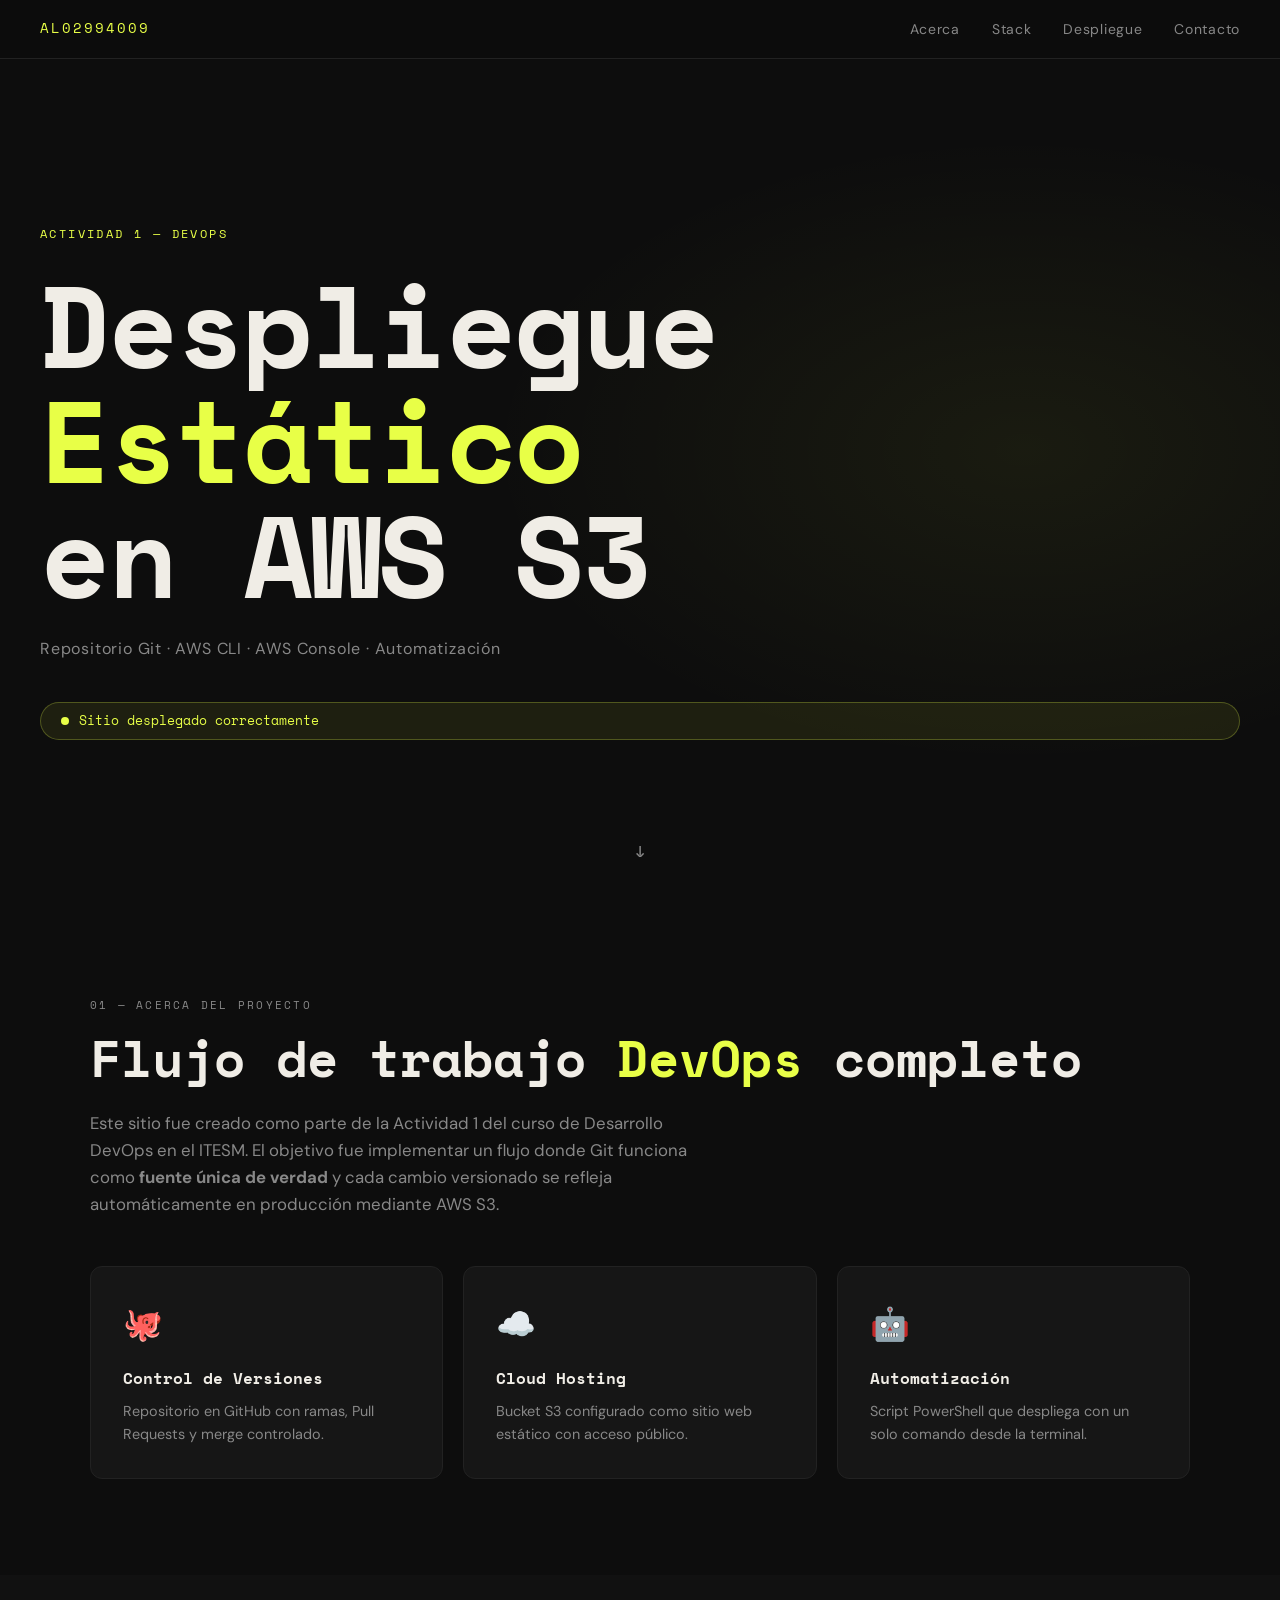
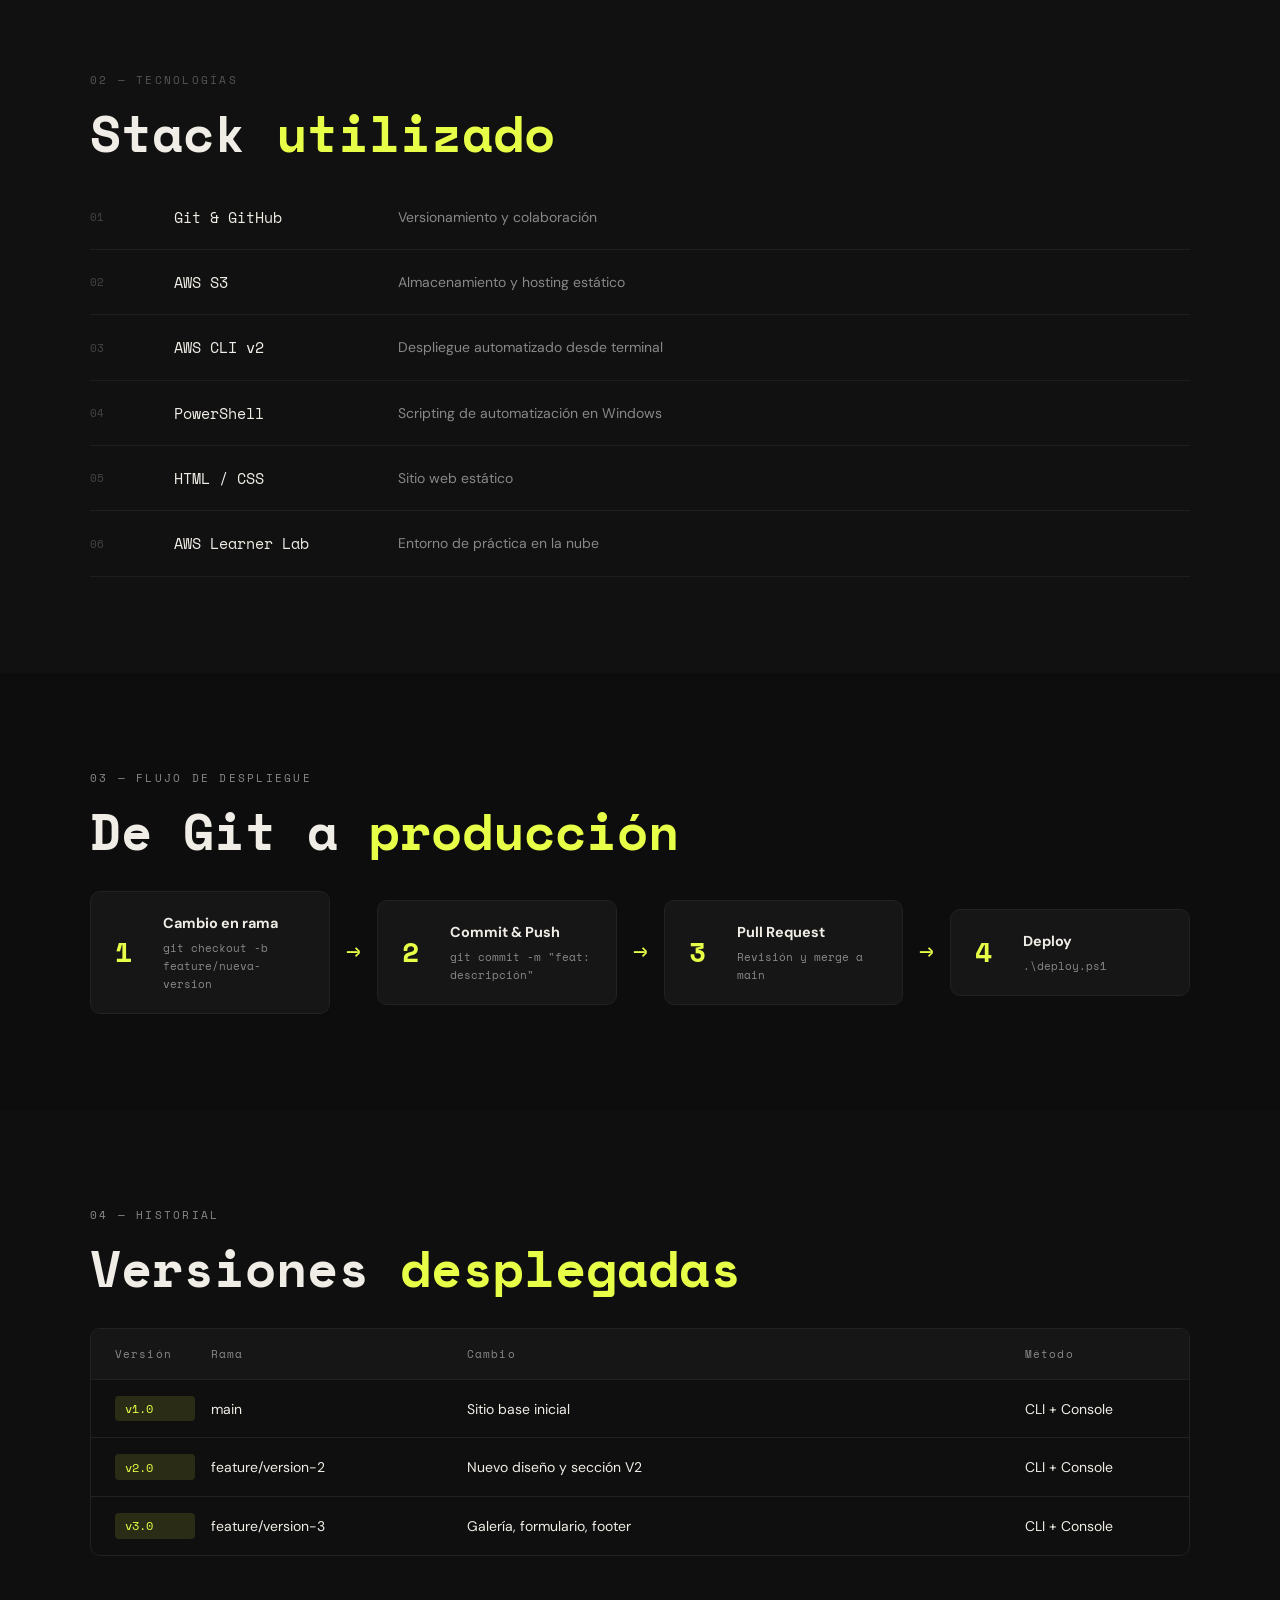
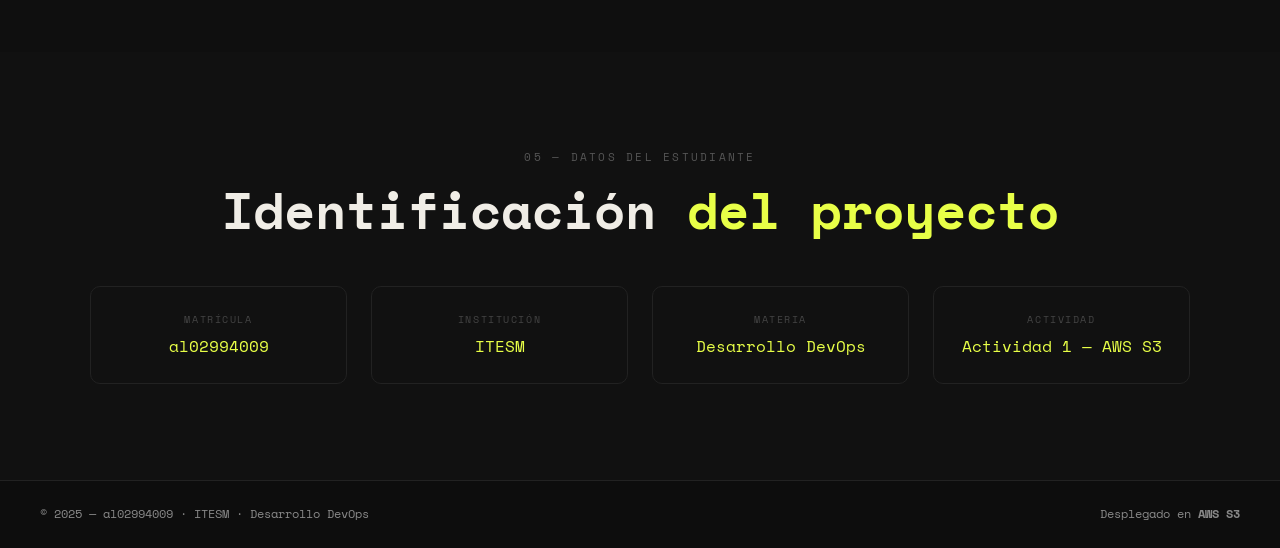
==== sitio/index.html @ 81864b0c "fix: mover archivos a ruta correcta" ====
<!DOCTYPE html>
<html lang="es">
<head>
  <meta charset="UTF-8" />
  <meta name="viewport" content="width=device-width, initial-scale=1.0"/>
  <title>Portafolio DevOps — al02994009</title>
  <link rel="preconnect" href="https://fonts.googleapis.com"/>
  <link href="https://fonts.googleapis.com/css2?family=Space+Mono:wght@400;700&family=DM+Sans:wght@300;400;600&display=swap" rel="stylesheet"/>
  <link rel="stylesheet" href="style.css"/>
</head>
<body>

  <!-- NAV -->
  <nav class="nav">
    <span class="nav-logo">AL02994009</span>
    <ul class="nav-links">
      <li><a href="#about">Acerca</a></li>
      <li><a href="#stack">Stack</a></li>
      <li><a href="#deploy">Despliegue</a></li>
      <li><a href="#contact">Contacto</a></li>
    </ul>
  </nav>

  <!-- HERO -->
  <section class="hero">
    <div class="hero-tag">ACTIVIDAD 1 — DEVOPS</div>
    <h1 class="hero-title">Despliegue<br/><span class="accent">Estático</span><br/>en AWS S3</h1>
    <p class="hero-sub">Repositorio Git · AWS CLI · AWS Console · Automatización</p>
    <div class="hero-badge">
      <span class="dot"></span> Sitio desplegado correctamente
    </div>
    <div class="scroll-hint">↓</div>
  </section>

  <!-- ABOUT -->
  <section class="section" id="about">
    <div class="container">
      <div class="label">01 — ACERCA DEL PROYECTO</div>
      <h2>Flujo de trabajo <span class="accent">DevOps</span> completo</h2>
      <p class="body-text">
        Este sitio fue creado como parte de la Actividad 1 del curso de Desarrollo DevOps en el ITESM.
        El objetivo fue implementar un flujo donde Git funciona como <strong>fuente única de verdad</strong>
        y cada cambio versionado se refleja automáticamente en producción mediante AWS S3.
      </p>
      <div class="cards-grid">
        <div class="card">
          <div class="card-icon">🐙</div>
          <h3>Control de Versiones</h3>
          <p>Repositorio en GitHub con ramas, Pull Requests y merge controlado.</p>
        </div>
        <div class="card">
          <div class="card-icon">☁️</div>
          <h3>Cloud Hosting</h3>
          <p>Bucket S3 configurado como sitio web estático con acceso público.</p>
        </div>
        <div class="card">
          <div class="card-icon">🤖</div>
          <h3>Automatización</h3>
          <p>Script PowerShell que despliega con un solo comando desde la terminal.</p>
        </div>
      </div>
    </div>
  </section>

  <!-- STACK -->
  <section class="section dark" id="stack">
    <div class="container">
      <div class="label light">02 — TECNOLOGÍAS</div>
      <h2 class="light">Stack <span class="accent">utilizado</span></h2>
      <div class="stack-list">
        <div class="stack-item"><span class="stack-num">01</span><span class="stack-name">Git & GitHub</span><span class="stack-desc">Versionamiento y colaboración</span></div>
        <div class="stack-item"><span class="stack-num">02</span><span class="stack-name">AWS S3</span><span class="stack-desc">Almacenamiento y hosting estático</span></div>
        <div class="stack-item"><span class="stack-num">03</span><span class="stack-name">AWS CLI v2</span><span class="stack-desc">Despliegue automatizado desde terminal</span></div>
        <div class="stack-item"><span class="stack-num">04</span><span class="stack-name">PowerShell</span><span class="stack-desc">Scripting de automatización en Windows</span></div>
        <div class="stack-item"><span class="stack-num">05</span><span class="stack-name">HTML / CSS</span><span class="stack-desc">Sitio web estático</span></div>
        <div class="stack-item"><span class="stack-num">06</span><span class="stack-name">AWS Learner Lab</span><span class="stack-desc">Entorno de práctica en la nube</span></div>
      </div>
    </div>
  </section>

  <!-- DEPLOY FLOW -->
  <section class="section" id="deploy">
    <div class="container">
      <div class="label">03 — FLUJO DE DESPLIEGUE</div>
      <h2>De Git a <span class="accent">producción</span></h2>
      <div class="flow">
        <div class="flow-step">
          <div class="flow-num">1</div>
          <div class="flow-text">
            <strong>Cambio en rama</strong>
            <span>git checkout -b feature/nueva-version</span>
          </div>
        </div>
        <div class="flow-arrow">→</div>
        <div class="flow-step">
          <div class="flow-num">2</div>
          <div class="flow-text">
            <strong>Commit & Push</strong>
            <span>git commit -m "feat: descripción"</span>
          </div>
        </div>
        <div class="flow-arrow">→</div>
        <div class="flow-step">
          <div class="flow-num">3</div>
          <div class="flow-text">
            <strong>Pull Request</strong>
            <span>Revisión y merge a main</span>
          </div>
        </div>
        <div class="flow-arrow">→</div>
        <div class="flow-step">
          <div class="flow-num">4</div>
          <div class="flow-text">
            <strong>Deploy</strong>
            <span>.\deploy.ps1</span>
          </div>
        </div>
      </div>
    </div>
  </section>

  <!-- VERSIONS -->
  <section class="section alt" id="versions">
    <div class="container">
      <div class="label">04 — HISTORIAL</div>
      <h2>Versiones <span class="accent">desplegadas</span></h2>
      <div class="versions-table">
        <div class="ver-row header">
          <span>Versión</span><span>Rama</span><span>Cambio</span><span>Método</span>
        </div>
        <div class="ver-row">
          <span class="ver-tag">v1.0</span><span>main</span><span>Sitio base inicial</span><span>CLI + Console</span>
        </div>
        <div class="ver-row">
          <span class="ver-tag">v2.0</span><span>feature/version-2</span><span>Nuevo diseño y sección V2</span><span>CLI + Console</span>
        </div>
        <div class="ver-row">
          <span class="ver-tag">v3.0</span><span>feature/version-3</span><span>Galería, formulario, footer</span><span>CLI + Console</span>
        </div>
      </div>
    </div>
  </section>

  <!-- CONTACT -->
  <section class="section dark" id="contact">
    <div class="container center">
      <div class="label light">05 — DATOS DEL ESTUDIANTE</div>
      <h2 class="light">Identificación <span class="accent">del proyecto</span></h2>
      <div class="info-grid">
        <div class="info-item"><span class="info-label">Matrícula</span><span class="info-val">al02994009</span></div>
        <div class="info-item"><span class="info-label">Institución</span><span class="info-val">ITESM</span></div>
        <div class="info-item"><span class="info-label">Materia</span><span class="info-val">Desarrollo DevOps</span></div>
        <div class="info-item"><span class="info-label">Actividad</span><span class="info-val">Actividad 1 — AWS S3</span></div>
      </div>
    </div>
  </section>

  <!-- FOOTER -->
  <footer class="footer">
    <span>© 2025 — al02994009 · ITESM · Desarrollo DevOps</span>
    <span>Desplegado en <strong>AWS S3</strong></span>
  </footer>

  <script src="script.js"></script>
</body>
</html>
---- sitio/style.css ----
/* ===========================
   VARIABLES & RESET
   =========================== */
:root {
  --bg: #0d0d0d;
  --bg2: #111;
  --bg-alt: #f5f3ee;
  --text: #f0ede6;
  --text-muted: #888;
  --accent: #e8ff47;
  --accent2: #ff6b35;
  --border: #222;
  --card-bg: #161616;
  --font-mono: 'Space Mono', monospace;
  --font-body: 'DM Sans', sans-serif;
}

*, *::before, *::after { box-sizing: border-box; margin: 0; padding: 0; }

html { scroll-behavior: smooth; }

body {
  background: var(--bg);
  color: var(--text);
  font-family: var(--font-body);
  font-size: 16px;
  line-height: 1.6;
  overflow-x: hidden;
}

/* ===========================
   NAV
   =========================== */
.nav {
  position: fixed; top: 0; left: 0; right: 0; z-index: 100;
  display: flex; justify-content: space-between; align-items: center;
  padding: 1rem 2.5rem;
  background: rgba(13,13,13,0.9);
  backdrop-filter: blur(12px);
  border-bottom: 1px solid var(--border);
}
.nav-logo {
  font-family: var(--font-mono);
  font-size: .85rem;
  color: var(--accent);
  letter-spacing: .15em;
}
.nav-links { display: flex; gap: 2rem; list-style: none; }
.nav-links a {
  color: var(--text-muted);
  text-decoration: none;
  font-size: .875rem;
  letter-spacing: .05em;
  transition: color .2s;
}
.nav-links a:hover { color: var(--accent); }

/* ===========================
   HERO
   =========================== */
.hero {
  min-height: 100vh;
  display: flex; flex-direction: column; justify-content: center;
  padding: 8rem 2.5rem 4rem;
  position: relative;
  background:
    radial-gradient(ellipse 60% 50% at 80% 50%, rgba(232,255,71,0.06) 0%, transparent 70%),
    var(--bg);
}
.hero-tag {
  font-family: var(--font-mono);
  font-size: .75rem;
  letter-spacing: .2em;
  color: var(--accent);
  margin-bottom: 1.5rem;
  animation: fadeUp .6s ease both;
}
.hero-title {
  font-family: var(--font-mono);
  font-size: clamp(3rem, 9vw, 7.5rem);
  font-weight: 700;
  line-height: 1;
  letter-spacing: -.02em;
  animation: fadeUp .6s .1s ease both;
}
.hero-sub {
  margin-top: 1.5rem;
  color: var(--text-muted);
  font-size: 1rem;
  letter-spacing: .05em;
  animation: fadeUp .6s .2s ease both;
}
.hero-badge {
  display: inline-flex; align-items: center; gap: .6rem;
  margin-top: 2.5rem;
  background: rgba(232,255,71,.08);
  border: 1px solid rgba(232,255,71,.25);
  border-radius: 2rem;
  padding: .5rem 1.25rem;
  font-size: .8rem;
  font-family: var(--font-mono);
  color: var(--accent);
  animation: fadeUp .6s .35s ease both;
}
.dot {
  width: 8px; height: 8px;
  background: var(--accent);
  border-radius: 50%;
  animation: pulse 1.5s infinite;
}
@keyframes pulse {
  0%,100% { opacity: 1; transform: scale(1); }
  50% { opacity: .4; transform: scale(.7); }
}
.scroll-hint {
  position: absolute; bottom: 2rem; left: 50%;
  transform: translateX(-50%);
  font-family: var(--font-mono);
  font-size: 1.25rem;
  color: var(--text-muted);
  animation: bounce 2s infinite;
}
@keyframes bounce {
  0%,100% { transform: translateX(-50%) translateY(0); }
  50% { transform: translateX(-50%) translateY(8px); }
}
@keyframes fadeUp {
  from { opacity: 0; transform: translateY(24px); }
  to   { opacity: 1; transform: translateY(0); }
}

/* ===========================
   ACCENT
   =========================== */
.accent { color: var(--accent); }

/* ===========================
   SECTIONS
   =========================== */
.section { padding: 6rem 2.5rem; }
.section.dark { background: var(--bg2); }
.section.alt  { background: #0f0f0f; }
.container { max-width: 1100px; margin: 0 auto; }
.container.center { text-align: center; }

.label {
  font-family: var(--font-mono);
  font-size: .7rem;
  letter-spacing: .2em;
  color: var(--text-muted);
  margin-bottom: 1rem;
  text-transform: uppercase;
}
.label.light { color: #555; }

h2 {
  font-family: var(--font-mono);
  font-size: clamp(2rem, 4vw, 3.25rem);
  line-height: 1.1;
  margin-bottom: 1.5rem;
}
h2.light { color: var(--text); }
h3 { font-family: var(--font-mono); font-size: 1rem; margin-bottom: .5rem; }

.body-text {
  max-width: 620px;
  color: var(--text-muted);
  font-size: 1.05rem;
  margin-bottom: 3rem;
}

/* CARDS */
.cards-grid {
  display: grid;
  grid-template-columns: repeat(auto-fit, minmax(260px, 1fr));
  gap: 1.25rem;
}
.card {
  background: var(--card-bg);
  border: 1px solid var(--border);
  border-radius: 12px;
  padding: 2rem;
  transition: border-color .3s, transform .3s;
}
.card:hover { border-color: var(--accent); transform: translateY(-4px); }
.card-icon { font-size: 2rem; margin-bottom: 1rem; }
.card p { color: var(--text-muted); font-size: .9rem; margin-top: .5rem; }

/* STACK LIST */
.stack-list { display: flex; flex-direction: column; gap: 0; }
.stack-item {
  display: grid;
  grid-template-columns: 60px 200px 1fr;
  align-items: center;
  gap: 1.5rem;
  padding: 1.25rem 0;
  border-bottom: 1px solid #1e1e1e;
  transition: background .2s;
}
.stack-item:hover { background: rgba(232,255,71,.03); }
.stack-num { font-family: var(--font-mono); font-size: .7rem; color: #444; }
.stack-name { font-family: var(--font-mono); font-size: .95rem; color: var(--text); }
.stack-desc { color: var(--text-muted); font-size: .875rem; }

/* FLOW */
.flow {
  display: flex;
  align-items: center;
  flex-wrap: wrap;
  gap: 1rem;
  margin-top: 2rem;
}
.flow-step {
  display: flex; align-items: center; gap: 1rem;
  background: var(--card-bg);
  border: 1px solid var(--border);
  border-radius: 10px;
  padding: 1.25rem 1.5rem;
  flex: 1; min-width: 180px;
}
.flow-num {
  font-family: var(--font-mono);
  font-size: 1.75rem;
  font-weight: 700;
  color: var(--accent);
  line-height: 1;
  min-width: 32px;
}
.flow-text { display: flex; flex-direction: column; gap: .25rem; }
.flow-text strong { font-size: .9rem; }
.flow-text span { font-family: var(--font-mono); font-size: .7rem; color: var(--text-muted); }
.flow-arrow { font-family: var(--font-mono); color: var(--accent); font-size: 1.5rem; }

/* VERSIONS TABLE */
.versions-table { margin-top: 2rem; border: 1px solid var(--border); border-radius: 10px; overflow: hidden; }
.ver-row {
  display: grid;
  grid-template-columns: 80px 240px 1fr 140px;
  gap: 1rem;
  padding: 1rem 1.5rem;
  border-bottom: 1px solid var(--border);
  font-size: .875rem;
  align-items: center;
}
.ver-row:last-child { border-bottom: none; }
.ver-row.header {
  background: #161616;
  font-family: var(--font-mono);
  font-size: .7rem;
  letter-spacing: .1em;
  color: var(--text-muted);
}
.ver-tag {
  font-family: var(--font-mono);
  font-size: .75rem;
  background: rgba(232,255,71,.12);
  color: var(--accent);
  padding: .2rem .6rem;
  border-radius: 4px;
  display: inline-block;
}

/* INFO GRID */
.info-grid {
  display: grid;
  grid-template-columns: repeat(auto-fit, minmax(200px, 1fr));
  gap: 1.5rem;
  margin-top: 3rem;
}
.info-item {
  display: flex; flex-direction: column; gap: .4rem;
  padding: 1.5rem;
  border: 1px solid #222;
  border-radius: 10px;
}
.info-label {
  font-family: var(--font-mono);
  font-size: .65rem;
  letter-spacing: .15em;
  color: #444;
  text-transform: uppercase;
}
.info-val {
  font-family: var(--font-mono);
  font-size: 1rem;
  color: var(--accent);
}

/* FOOTER */
.footer {
  display: flex; justify-content: space-between;
  padding: 1.5rem 2.5rem;
  border-top: 1px solid var(--border);
  font-family: var(--font-mono);
  font-size: .72rem;
  color: var(--text-muted);
}

/* RESPONSIVE */
@media (max-width: 768px) {
  .nav-links { display: none; }
  .flow { flex-direction: column; }
  .flow-arrow { transform: rotate(90deg); }
  .ver-row { grid-template-columns: 1fr 1fr; }
  .ver-row.header span:nth-child(3),
  .ver-row span:nth-child(3) { display: none; }
  .footer { flex-direction: column; gap: .5rem; text-align: center; }
}
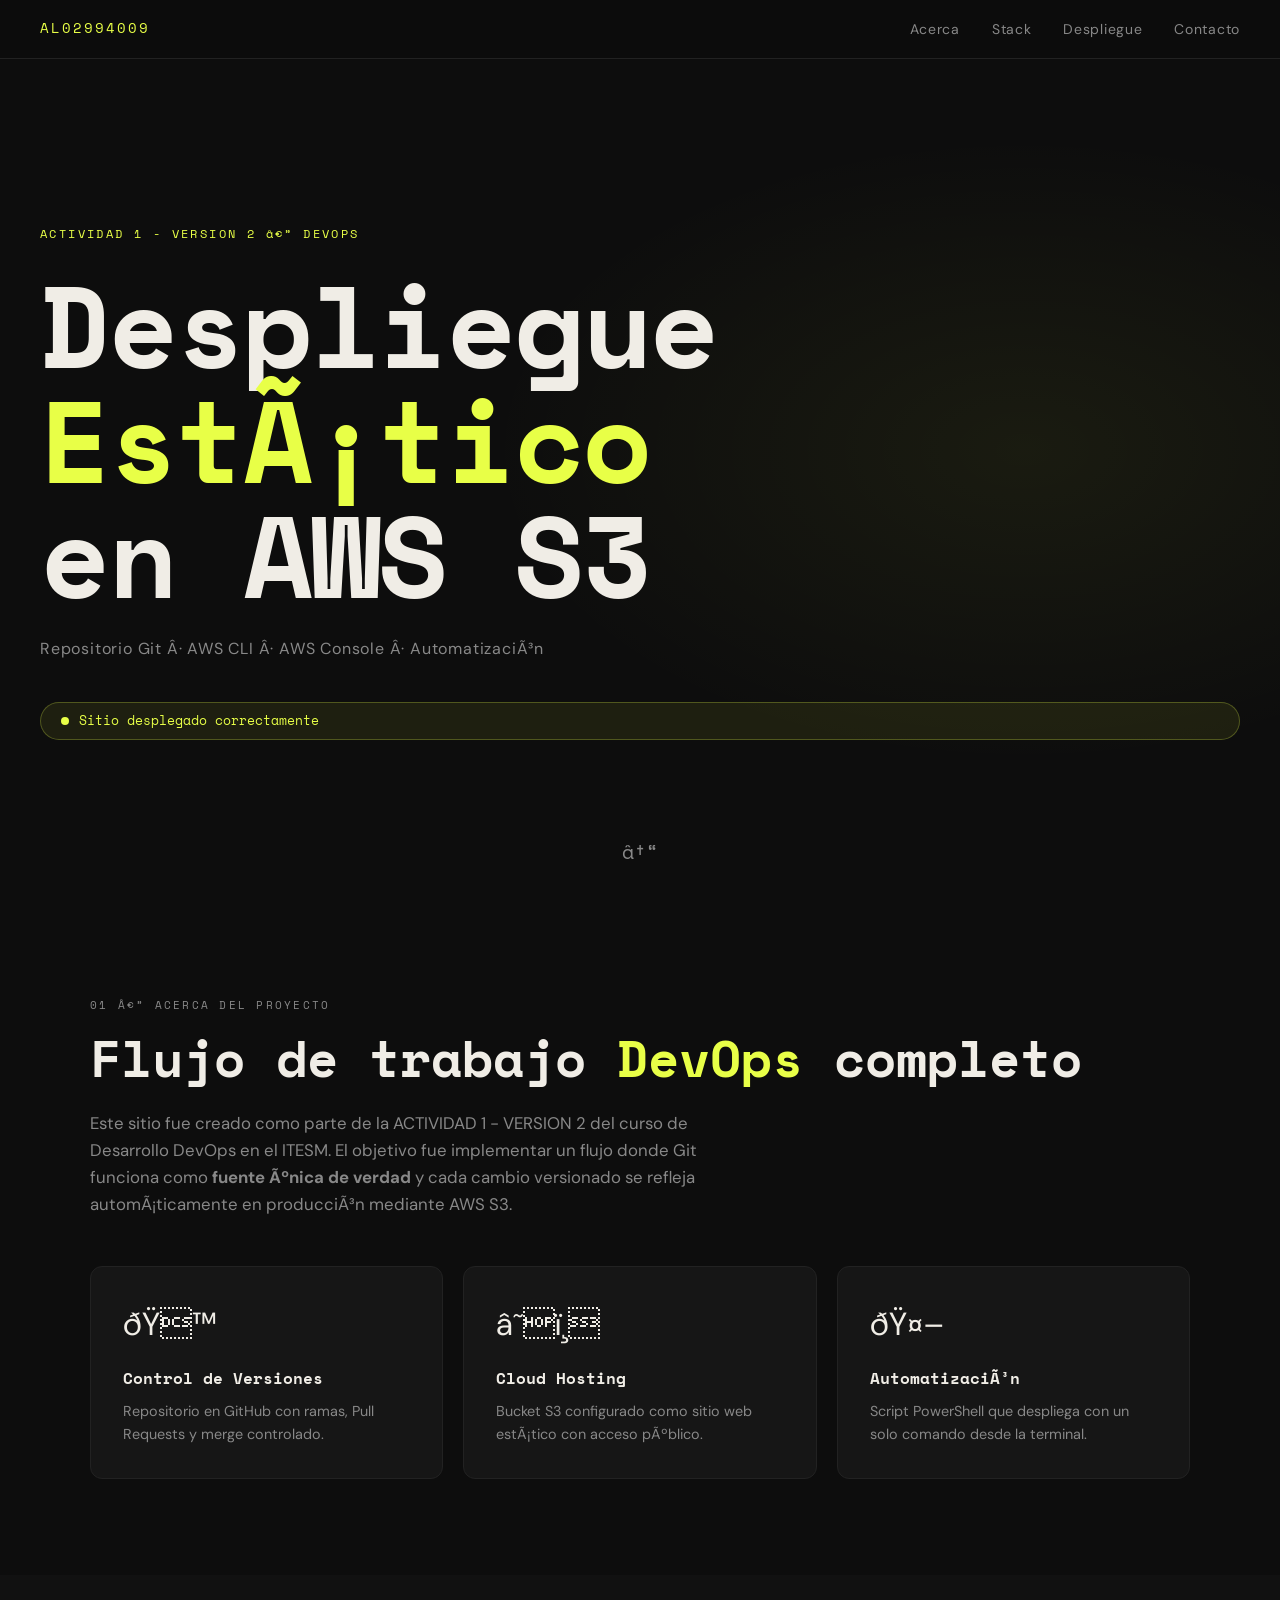
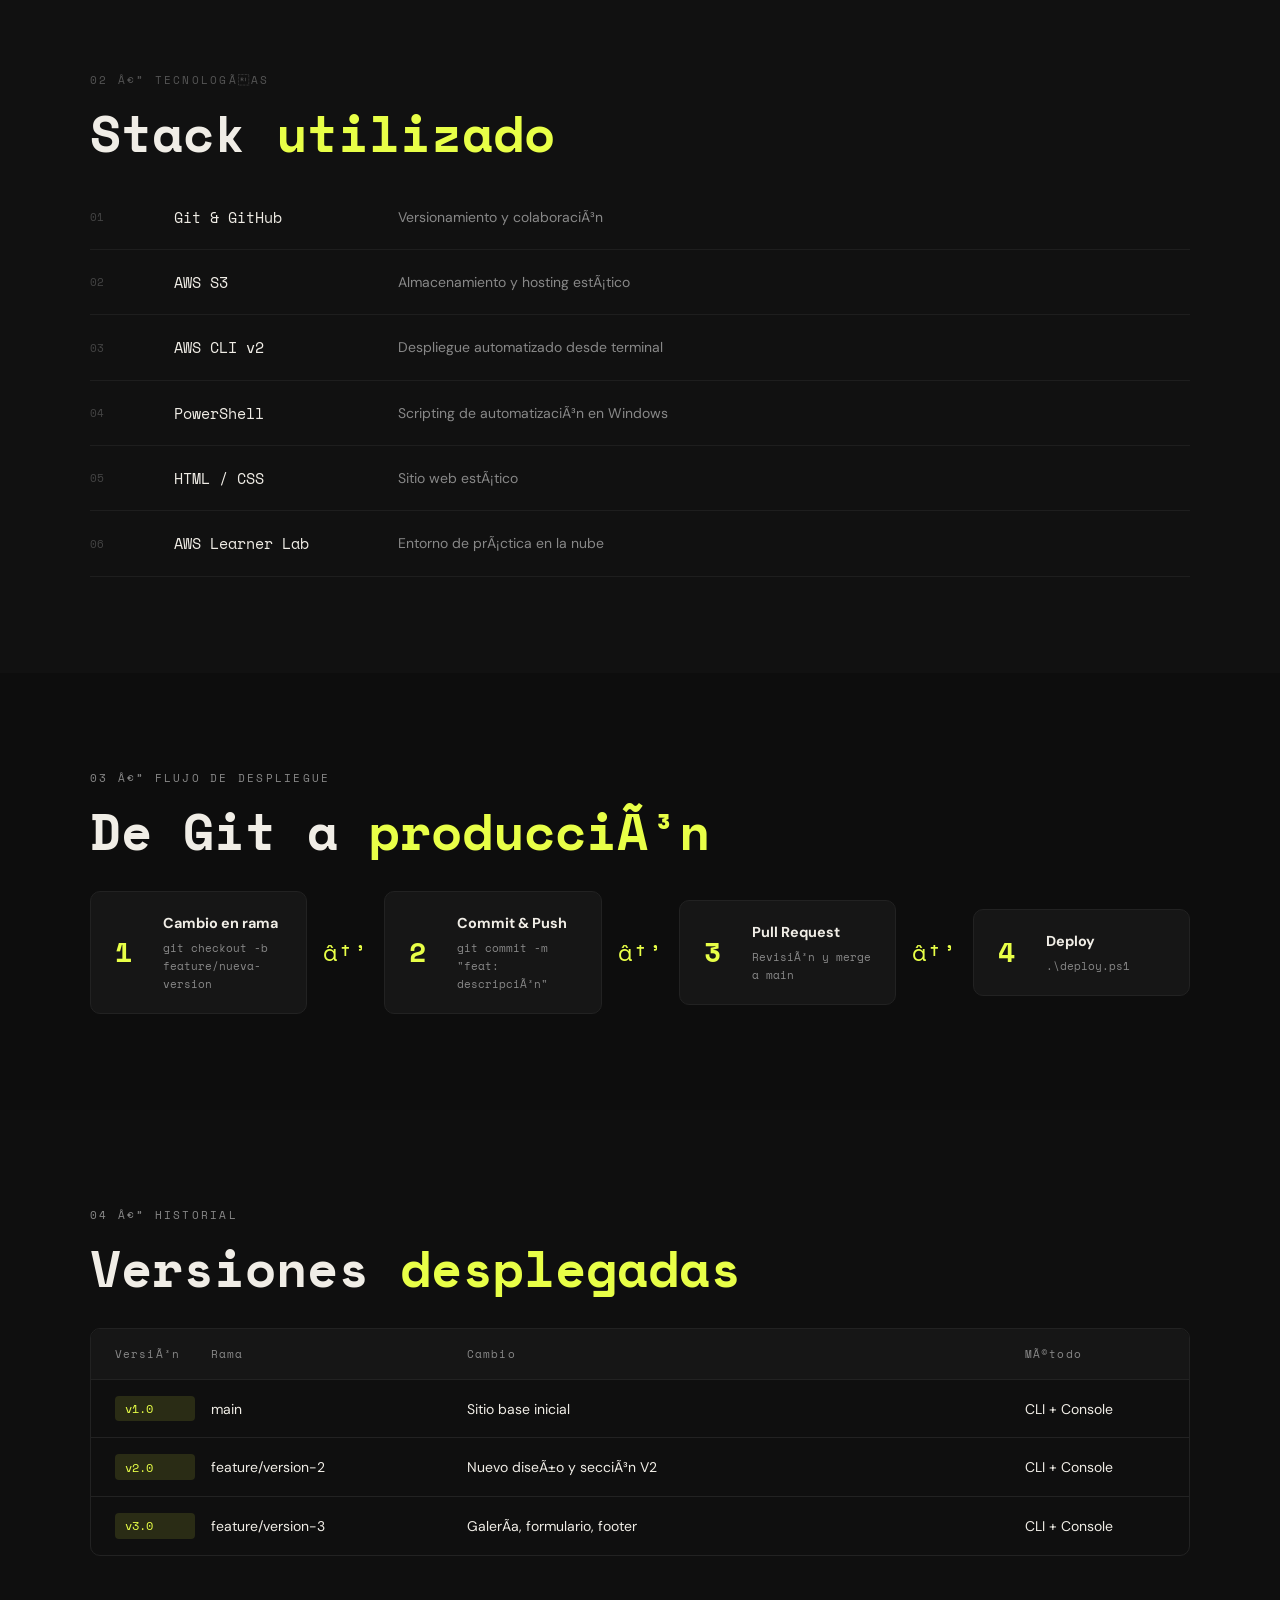
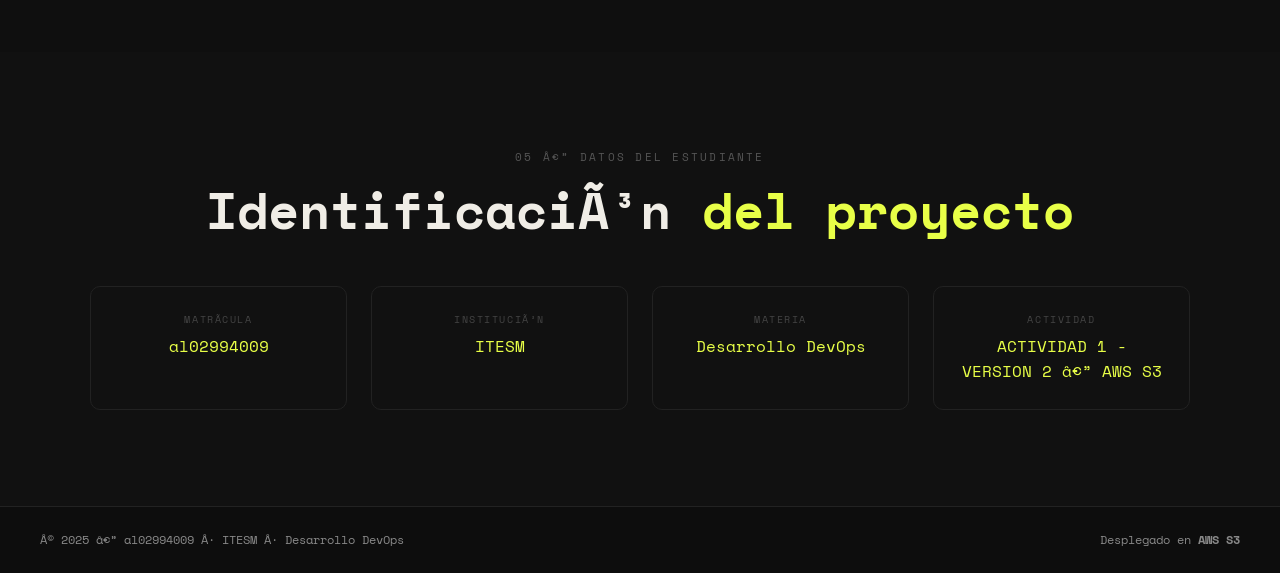
==== commit 3ff69eff: "feat: version 2" ====
--- a/sitio/index.html
+++ b/sitio/index.html
@@ -1,9 +1,9 @@
-<!DOCTYPE html>
+﻿<!DOCTYPE html>
 <html lang="es">
 <head>
   <meta charset="UTF-8" />
   <meta name="viewport" content="width=device-width, initial-scale=1.0"/>
-  <title>Portafolio DevOps — al02994009</title>
+  <title>Portafolio DevOps â€” al02994009</title>
   <link rel="preconnect" href="https://fonts.googleapis.com"/>
   <link href="https://fonts.googleapis.com/css2?family=Space+Mono:wght@400;700&family=DM+Sans:wght@300;400;600&display=swap" rel="stylesheet"/>
   <link rel="stylesheet" href="style.css"/>
@@ -23,39 +23,39 @@
 
   <!-- HERO -->
   <section class="hero">
-    <div class="hero-tag">ACTIVIDAD 1 — DEVOPS</div>
-    <h1 class="hero-title">Despliegue<br/><span class="accent">Estático</span><br/>en AWS S3</h1>
-    <p class="hero-sub">Repositorio Git · AWS CLI · AWS Console · Automatización</p>
+    <div class="hero-tag">ACTIVIDAD 1 - VERSION 2 â€” DEVOPS</div>
+    <h1 class="hero-title">Despliegue<br/><span class="accent">EstÃ¡tico</span><br/>en AWS S3</h1>
+    <p class="hero-sub">Repositorio Git Â· AWS CLI Â· AWS Console Â· AutomatizaciÃ³n</p>
     <div class="hero-badge">
       <span class="dot"></span> Sitio desplegado correctamente
     </div>
-    <div class="scroll-hint">↓</div>
+    <div class="scroll-hint">â†“</div>
   </section>
 
   <!-- ABOUT -->
   <section class="section" id="about">
     <div class="container">
-      <div class="label">01 — ACERCA DEL PROYECTO</div>
+      <div class="label">01 â€” ACERCA DEL PROYECTO</div>
       <h2>Flujo de trabajo <span class="accent">DevOps</span> completo</h2>
       <p class="body-text">
-        Este sitio fue creado como parte de la Actividad 1 del curso de Desarrollo DevOps en el ITESM.
-        El objetivo fue implementar un flujo donde Git funciona como <strong>fuente única de verdad</strong>
-        y cada cambio versionado se refleja automáticamente en producción mediante AWS S3.
+        Este sitio fue creado como parte de la ACTIVIDAD 1 - VERSION 2 del curso de Desarrollo DevOps en el ITESM.
+        El objetivo fue implementar un flujo donde Git funciona como <strong>fuente Ãºnica de verdad</strong>
+        y cada cambio versionado se refleja automÃ¡ticamente en producciÃ³n mediante AWS S3.
       </p>
       <div class="cards-grid">
         <div class="card">
-          <div class="card-icon">🐙</div>
+          <div class="card-icon">ðŸ™</div>
           <h3>Control de Versiones</h3>
           <p>Repositorio en GitHub con ramas, Pull Requests y merge controlado.</p>
         </div>
         <div class="card">
-          <div class="card-icon">☁️</div>
+          <div class="card-icon">â˜ï¸</div>
           <h3>Cloud Hosting</h3>
-          <p>Bucket S3 configurado como sitio web estático con acceso público.</p>
+          <p>Bucket S3 configurado como sitio web estÃ¡tico con acceso pÃºblico.</p>
         </div>
         <div class="card">
-          <div class="card-icon">🤖</div>
-          <h3>Automatización</h3>
+          <div class="card-icon">ðŸ¤–</div>
+          <h3>AutomatizaciÃ³n</h3>
           <p>Script PowerShell que despliega con un solo comando desde la terminal.</p>
         </div>
       </div>
@@ -65,15 +65,15 @@
   <!-- STACK -->
   <section class="section dark" id="stack">
     <div class="container">
-      <div class="label light">02 — TECNOLOGÍAS</div>
+      <div class="label light">02 â€” TECNOLOGÃAS</div>
       <h2 class="light">Stack <span class="accent">utilizado</span></h2>
       <div class="stack-list">
-        <div class="stack-item"><span class="stack-num">01</span><span class="stack-name">Git & GitHub</span><span class="stack-desc">Versionamiento y colaboración</span></div>
-        <div class="stack-item"><span class="stack-num">02</span><span class="stack-name">AWS S3</span><span class="stack-desc">Almacenamiento y hosting estático</span></div>
+        <div class="stack-item"><span class="stack-num">01</span><span class="stack-name">Git & GitHub</span><span class="stack-desc">Versionamiento y colaboraciÃ³n</span></div>
+        <div class="stack-item"><span class="stack-num">02</span><span class="stack-name">AWS S3</span><span class="stack-desc">Almacenamiento y hosting estÃ¡tico</span></div>
         <div class="stack-item"><span class="stack-num">03</span><span class="stack-name">AWS CLI v2</span><span class="stack-desc">Despliegue automatizado desde terminal</span></div>
-        <div class="stack-item"><span class="stack-num">04</span><span class="stack-name">PowerShell</span><span class="stack-desc">Scripting de automatización en Windows</span></div>
-        <div class="stack-item"><span class="stack-num">05</span><span class="stack-name">HTML / CSS</span><span class="stack-desc">Sitio web estático</span></div>
-        <div class="stack-item"><span class="stack-num">06</span><span class="stack-name">AWS Learner Lab</span><span class="stack-desc">Entorno de práctica en la nube</span></div>
+        <div class="stack-item"><span class="stack-num">04</span><span class="stack-name">PowerShell</span><span class="stack-desc">Scripting de automatizaciÃ³n en Windows</span></div>
+        <div class="stack-item"><span class="stack-num">05</span><span class="stack-name">HTML / CSS</span><span class="stack-desc">Sitio web estÃ¡tico</span></div>
+        <div class="stack-item"><span class="stack-num">06</span><span class="stack-name">AWS Learner Lab</span><span class="stack-desc">Entorno de prÃ¡ctica en la nube</span></div>
       </div>
     </div>
   </section>
@@ -81,8 +81,8 @@
   <!-- DEPLOY FLOW -->
   <section class="section" id="deploy">
     <div class="container">
-      <div class="label">03 — FLUJO DE DESPLIEGUE</div>
-      <h2>De Git a <span class="accent">producción</span></h2>
+      <div class="label">03 â€” FLUJO DE DESPLIEGUE</div>
+      <h2>De Git a <span class="accent">producciÃ³n</span></h2>
       <div class="flow">
         <div class="flow-step">
           <div class="flow-num">1</div>
@@ -91,23 +91,23 @@
             <span>git checkout -b feature/nueva-version</span>
           </div>
         </div>
-        <div class="flow-arrow">→</div>
+        <div class="flow-arrow">â†’</div>
         <div class="flow-step">
           <div class="flow-num">2</div>
           <div class="flow-text">
             <strong>Commit & Push</strong>
-            <span>git commit -m "feat: descripción"</span>
+            <span>git commit -m "feat: descripciÃ³n"</span>
           </div>
         </div>
-        <div class="flow-arrow">→</div>
+        <div class="flow-arrow">â†’</div>
         <div class="flow-step">
           <div class="flow-num">3</div>
           <div class="flow-text">
             <strong>Pull Request</strong>
-            <span>Revisión y merge a main</span>
+            <span>RevisiÃ³n y merge a main</span>
           </div>
         </div>
-        <div class="flow-arrow">→</div>
+        <div class="flow-arrow">â†’</div>
         <div class="flow-step">
           <div class="flow-num">4</div>
           <div class="flow-text">
@@ -122,20 +122,20 @@
   <!-- VERSIONS -->
   <section class="section alt" id="versions">
     <div class="container">
-      <div class="label">04 — HISTORIAL</div>
+      <div class="label">04 â€” HISTORIAL</div>
       <h2>Versiones <span class="accent">desplegadas</span></h2>
       <div class="versions-table">
         <div class="ver-row header">
-          <span>Versión</span><span>Rama</span><span>Cambio</span><span>Método</span>
+          <span>VersiÃ³n</span><span>Rama</span><span>Cambio</span><span>MÃ©todo</span>
         </div>
         <div class="ver-row">
           <span class="ver-tag">v1.0</span><span>main</span><span>Sitio base inicial</span><span>CLI + Console</span>
         </div>
         <div class="ver-row">
-          <span class="ver-tag">v2.0</span><span>feature/version-2</span><span>Nuevo diseño y sección V2</span><span>CLI + Console</span>
+          <span class="ver-tag">v2.0</span><span>feature/version-2</span><span>Nuevo diseÃ±o y secciÃ³n V2</span><span>CLI + Console</span>
         </div>
         <div class="ver-row">
-          <span class="ver-tag">v3.0</span><span>feature/version-3</span><span>Galería, formulario, footer</span><span>CLI + Console</span>
+          <span class="ver-tag">v3.0</span><span>feature/version-3</span><span>GalerÃ­a, formulario, footer</span><span>CLI + Console</span>
         </div>
       </div>
     </div>
@@ -144,20 +144,20 @@
   <!-- CONTACT -->
   <section class="section dark" id="contact">
     <div class="container center">
-      <div class="label light">05 — DATOS DEL ESTUDIANTE</div>
-      <h2 class="light">Identificación <span class="accent">del proyecto</span></h2>
+      <div class="label light">05 â€” DATOS DEL ESTUDIANTE</div>
+      <h2 class="light">IdentificaciÃ³n <span class="accent">del proyecto</span></h2>
       <div class="info-grid">
-        <div class="info-item"><span class="info-label">Matrícula</span><span class="info-val">al02994009</span></div>
-        <div class="info-item"><span class="info-label">Institución</span><span class="info-val">ITESM</span></div>
+        <div class="info-item"><span class="info-label">MatrÃ­cula</span><span class="info-val">al02994009</span></div>
+        <div class="info-item"><span class="info-label">InstituciÃ³n</span><span class="info-val">ITESM</span></div>
         <div class="info-item"><span class="info-label">Materia</span><span class="info-val">Desarrollo DevOps</span></div>
-        <div class="info-item"><span class="info-label">Actividad</span><span class="info-val">Actividad 1 — AWS S3</span></div>
+        <div class="info-item"><span class="info-label">Actividad</span><span class="info-val">ACTIVIDAD 1 - VERSION 2 â€” AWS S3</span></div>
       </div>
     </div>
   </section>
 
   <!-- FOOTER -->
   <footer class="footer">
-    <span>© 2025 — al02994009 · ITESM · Desarrollo DevOps</span>
+    <span>Â© 2025 â€” al02994009 Â· ITESM Â· Desarrollo DevOps</span>
     <span>Desplegado en <strong>AWS S3</strong></span>
   </footer>
 
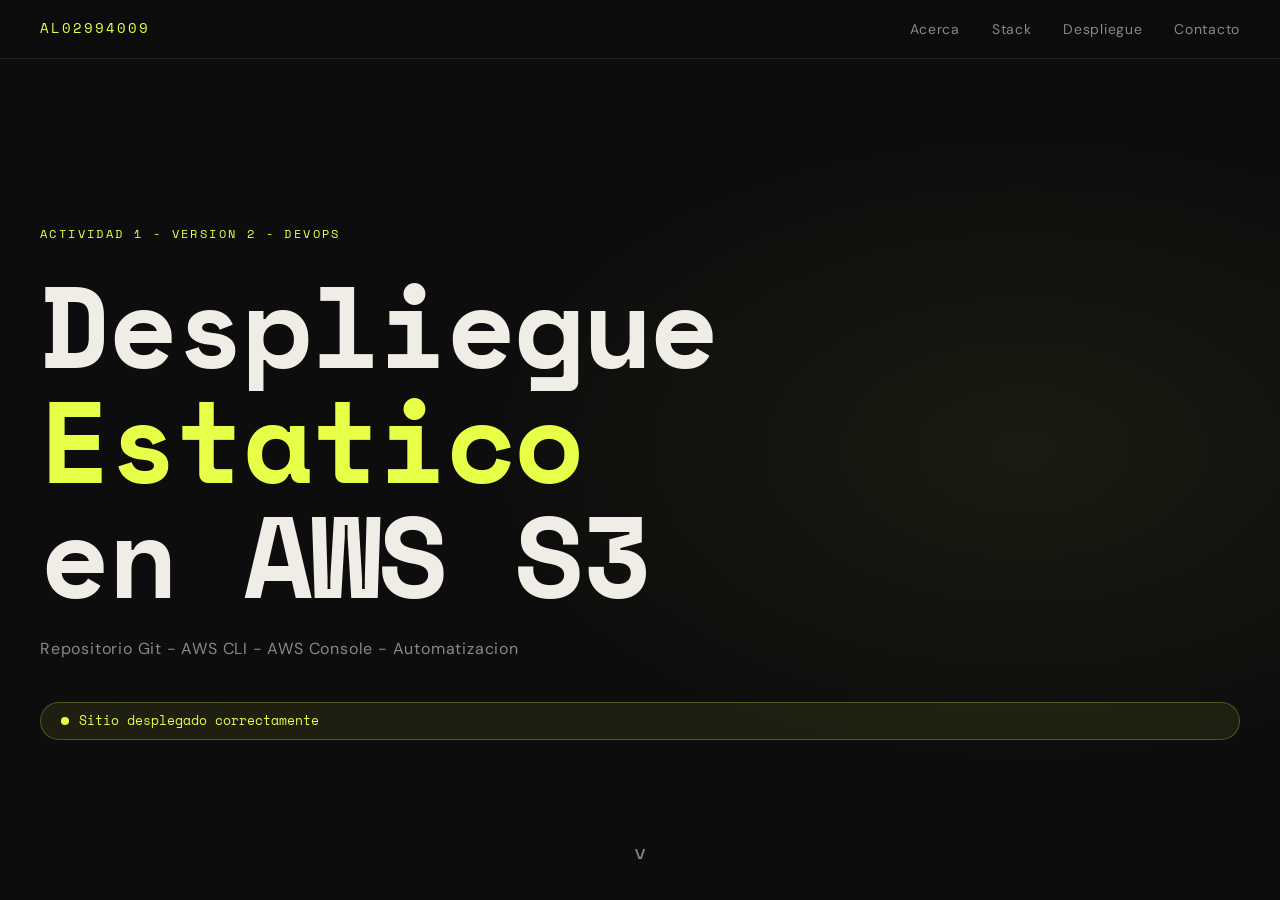
==== commit 1ff7d486: "fix: encoding corregido version 2" ====
--- a/sitio/index.html
+++ b/sitio/index.html
@@ -3,14 +3,12 @@
 <head>
   <meta charset="UTF-8" />
   <meta name="viewport" content="width=device-width, initial-scale=1.0"/>
-  <title>Portafolio DevOps â€” al02994009</title>
+  <title>Portafolio DevOps - al02994009</title>
   <link rel="preconnect" href="https://fonts.googleapis.com"/>
   <link href="https://fonts.googleapis.com/css2?family=Space+Mono:wght@400;700&family=DM+Sans:wght@300;400;600&display=swap" rel="stylesheet"/>
   <link rel="stylesheet" href="style.css"/>
 </head>
 <body>
-
-  <!-- NAV -->
   <nav class="nav">
     <span class="nav-logo">AL02994009</span>
     <ul class="nav-links">
@@ -20,147 +18,12 @@
       <li><a href="#contact">Contacto</a></li>
     </ul>
   </nav>
-
-  <!-- HERO -->
   <section class="hero">
-    <div class="hero-tag">ACTIVIDAD 1 - VERSION 2 â€” DEVOPS</div>
-    <h1 class="hero-title">Despliegue<br/><span class="accent">EstÃ¡tico</span><br/>en AWS S3</h1>
-    <p class="hero-sub">Repositorio Git Â· AWS CLI Â· AWS Console Â· AutomatizaciÃ³n</p>
-    <div class="hero-badge">
-      <span class="dot"></span> Sitio desplegado correctamente
-    </div>
-    <div class="scroll-hint">â†“</div>
+    <div class="hero-tag">ACTIVIDAD 1 - VERSION 2 - DEVOPS</div>
+    <h1 class="hero-title">Despliegue<br/><span class="accent">Estatico</span><br/>en AWS S3</h1>
+    <p class="hero-sub">Repositorio Git - AWS CLI - AWS Console - Automatizacion</p>
+    <div class="hero-badge"><span class="dot"></span> Sitio desplegado correctamente</div>
+    <div class="scroll-hint">v</div>
   </section>
-
-  <!-- ABOUT -->
-  <section class="section" id="about">
-    <div class="container">
-      <div class="label">01 â€” ACERCA DEL PROYECTO</div>
-      <h2>Flujo de trabajo <span class="accent">DevOps</span> completo</h2>
-      <p class="body-text">
-        Este sitio fue creado como parte de la ACTIVIDAD 1 - VERSION 2 del curso de Desarrollo DevOps en el ITESM.
-        El objetivo fue implementar un flujo donde Git funciona como <strong>fuente Ãºnica de verdad</strong>
-        y cada cambio versionado se refleja automÃ¡ticamente en producciÃ³n mediante AWS S3.
-      </p>
-      <div class="cards-grid">
-        <div class="card">
-          <div class="card-icon">ðŸ™</div>
-          <h3>Control de Versiones</h3>
-          <p>Repositorio en GitHub con ramas, Pull Requests y merge controlado.</p>
-        </div>
-        <div class="card">
-          <div class="card-icon">â˜ï¸</div>
-          <h3>Cloud Hosting</h3>
-          <p>Bucket S3 configurado como sitio web estÃ¡tico con acceso pÃºblico.</p>
-        </div>
-        <div class="card">
-          <div class="card-icon">ðŸ¤–</div>
-          <h3>AutomatizaciÃ³n</h3>
-          <p>Script PowerShell que despliega con un solo comando desde la terminal.</p>
-        </div>
-      </div>
-    </div>
-  </section>
-
-  <!-- STACK -->
-  <section class="section dark" id="stack">
-    <div class="container">
-      <div class="label light">02 â€” TECNOLOGÃAS</div>
-      <h2 class="light">Stack <span class="accent">utilizado</span></h2>
-      <div class="stack-list">
-        <div class="stack-item"><span class="stack-num">01</span><span class="stack-name">Git & GitHub</span><span class="stack-desc">Versionamiento y colaboraciÃ³n</span></div>
-        <div class="stack-item"><span class="stack-num">02</span><span class="stack-name">AWS S3</span><span class="stack-desc">Almacenamiento y hosting estÃ¡tico</span></div>
-        <div class="stack-item"><span class="stack-num">03</span><span class="stack-name">AWS CLI v2</span><span class="stack-desc">Despliegue automatizado desde terminal</span></div>
-        <div class="stack-item"><span class="stack-num">04</span><span class="stack-name">PowerShell</span><span class="stack-desc">Scripting de automatizaciÃ³n en Windows</span></div>
-        <div class="stack-item"><span class="stack-num">05</span><span class="stack-name">HTML / CSS</span><span class="stack-desc">Sitio web estÃ¡tico</span></div>
-        <div class="stack-item"><span class="stack-num">06</span><span class="stack-name">AWS Learner Lab</span><span class="stack-desc">Entorno de prÃ¡ctica en la nube</span></div>
-      </div>
-    </div>
-  </section>
-
-  <!-- DEPLOY FLOW -->
-  <section class="section" id="deploy">
-    <div class="container">
-      <div class="label">03 â€” FLUJO DE DESPLIEGUE</div>
-      <h2>De Git a <span class="accent">producciÃ³n</span></h2>
-      <div class="flow">
-        <div class="flow-step">
-          <div class="flow-num">1</div>
-          <div class="flow-text">
-            <strong>Cambio en rama</strong>
-            <span>git checkout -b feature/nueva-version</span>
-          </div>
-        </div>
-        <div class="flow-arrow">â†’</div>
-        <div class="flow-step">
-          <div class="flow-num">2</div>
-          <div class="flow-text">
-            <strong>Commit & Push</strong>
-            <span>git commit -m "feat: descripciÃ³n"</span>
-          </div>
-        </div>
-        <div class="flow-arrow">â†’</div>
-        <div class="flow-step">
-          <div class="flow-num">3</div>
-          <div class="flow-text">
-            <strong>Pull Request</strong>
-            <span>RevisiÃ³n y merge a main</span>
-          </div>
-        </div>
-        <div class="flow-arrow">â†’</div>
-        <div class="flow-step">
-          <div class="flow-num">4</div>
-          <div class="flow-text">
-            <strong>Deploy</strong>
-            <span>.\deploy.ps1</span>
-          </div>
-        </div>
-      </div>
-    </div>
-  </section>
-
-  <!-- VERSIONS -->
-  <section class="section alt" id="versions">
-    <div class="container">
-      <div class="label">04 â€” HISTORIAL</div>
-      <h2>Versiones <span class="accent">desplegadas</span></h2>
-      <div class="versions-table">
-        <div class="ver-row header">
-          <span>VersiÃ³n</span><span>Rama</span><span>Cambio</span><span>MÃ©todo</span>
-        </div>
-        <div class="ver-row">
-          <span class="ver-tag">v1.0</span><span>main</span><span>Sitio base inicial</span><span>CLI + Console</span>
-        </div>
-        <div class="ver-row">
-          <span class="ver-tag">v2.0</span><span>feature/version-2</span><span>Nuevo diseÃ±o y secciÃ³n V2</span><span>CLI + Console</span>
-        </div>
-        <div class="ver-row">
-          <span class="ver-tag">v3.0</span><span>feature/version-3</span><span>GalerÃ­a, formulario, footer</span><span>CLI + Console</span>
-        </div>
-      </div>
-    </div>
-  </section>
-
-  <!-- CONTACT -->
-  <section class="section dark" id="contact">
-    <div class="container center">
-      <div class="label light">05 â€” DATOS DEL ESTUDIANTE</div>
-      <h2 class="light">IdentificaciÃ³n <span class="accent">del proyecto</span></h2>
-      <div class="info-grid">
-        <div class="info-item"><span class="info-label">MatrÃ­cula</span><span class="info-val">al02994009</span></div>
-        <div class="info-item"><span class="info-label">InstituciÃ³n</span><span class="info-val">ITESM</span></div>
-        <div class="info-item"><span class="info-label">Materia</span><span class="info-val">Desarrollo DevOps</span></div>
-        <div class="info-item"><span class="info-label">Actividad</span><span class="info-val">ACTIVIDAD 1 - VERSION 2 â€” AWS S3</span></div>
-      </div>
-    </div>
-  </section>
-
-  <!-- FOOTER -->
-  <footer class="footer">
-    <span>Â© 2025 â€” al02994009 Â· ITESM Â· Desarrollo DevOps</span>
-    <span>Desplegado en <strong>AWS S3</strong></span>
-  </footer>
-
-  <script src="script.js"></script>
 </body>
 </html>
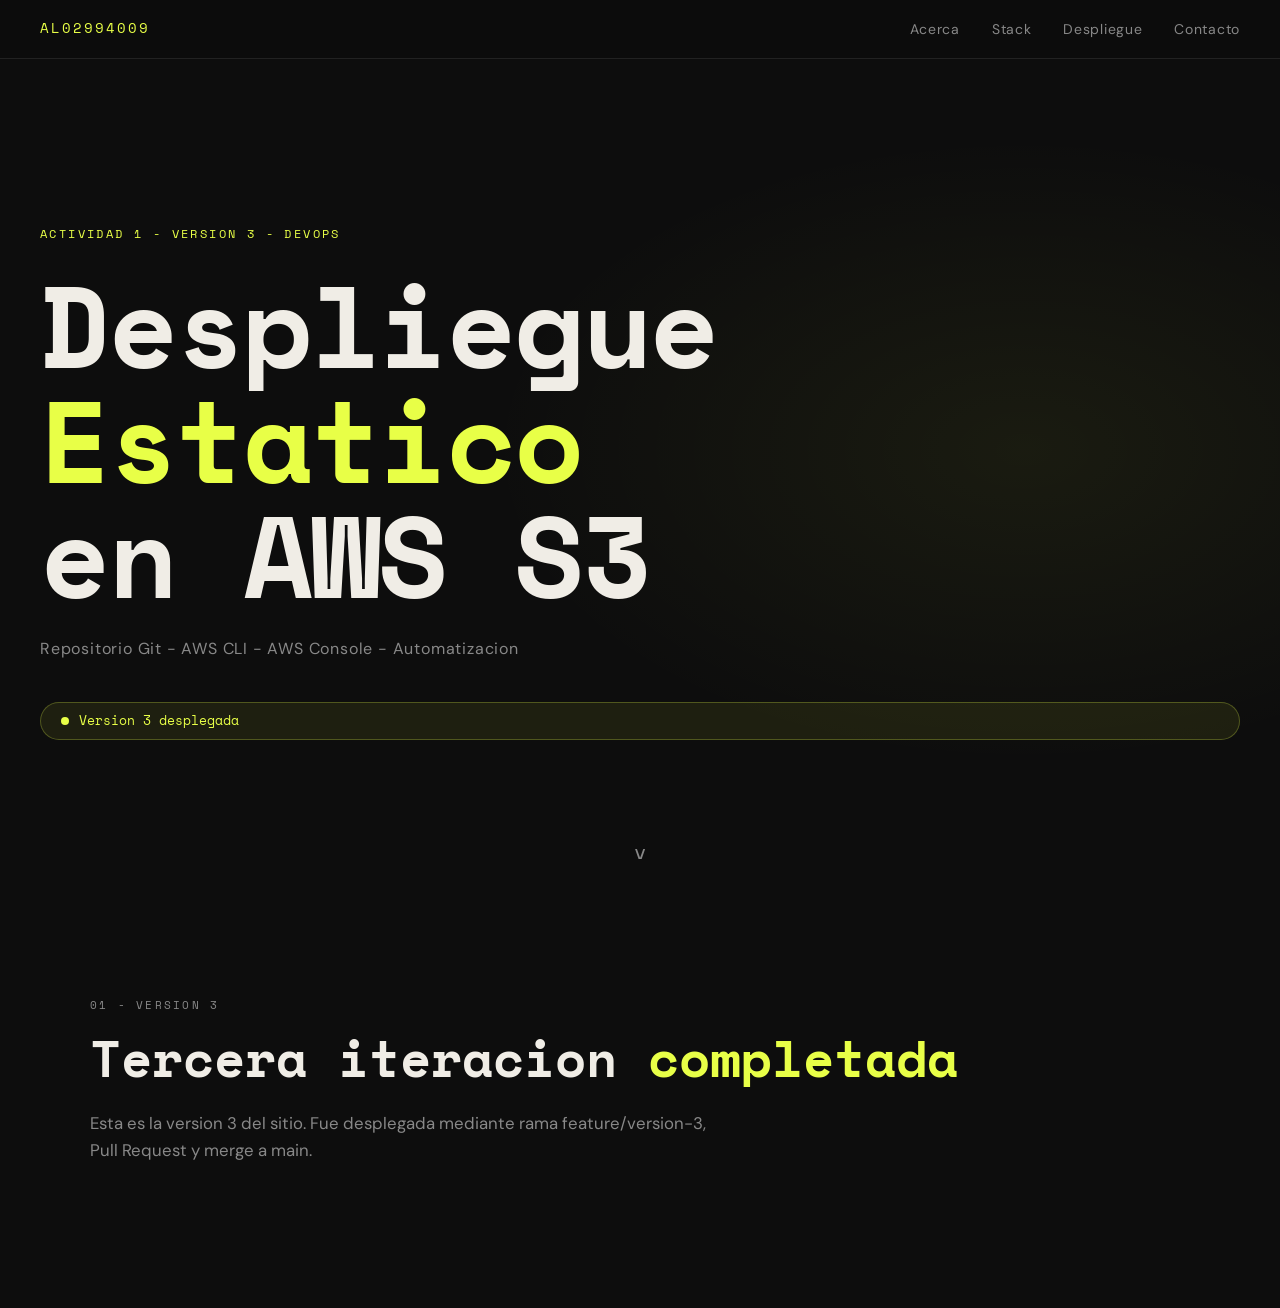
==== commit ea444223: "feat: version 3 - nueva seccion" ====
--- a/sitio/index.html
+++ b/sitio/index.html
@@ -19,11 +19,18 @@
     </ul>
   </nav>
   <section class="hero">
-    <div class="hero-tag">ACTIVIDAD 1 - VERSION 2 - DEVOPS</div>
+    <div class="hero-tag">ACTIVIDAD 1 - VERSION 3 - DEVOPS</div>
     <h1 class="hero-title">Despliegue<br/><span class="accent">Estatico</span><br/>en AWS S3</h1>
     <p class="hero-sub">Repositorio Git - AWS CLI - AWS Console - Automatizacion</p>
-    <div class="hero-badge"><span class="dot"></span> Sitio desplegado correctamente</div>
+    <div class="hero-badge"><span class="dot"></span> Version 3 desplegada</div>
     <div class="scroll-hint">v</div>
+  </section>
+  <section class="section" id="about">
+    <div class="container">
+      <div class="label">01 - VERSION 3</div>
+      <h2>Tercera iteracion <span class="accent">completada</span></h2>
+      <p class="body-text">Esta es la version 3 del sitio. Fue desplegada mediante rama feature/version-3, Pull Request y merge a main.</p>
+    </div>
   </section>
 </body>
 </html>
